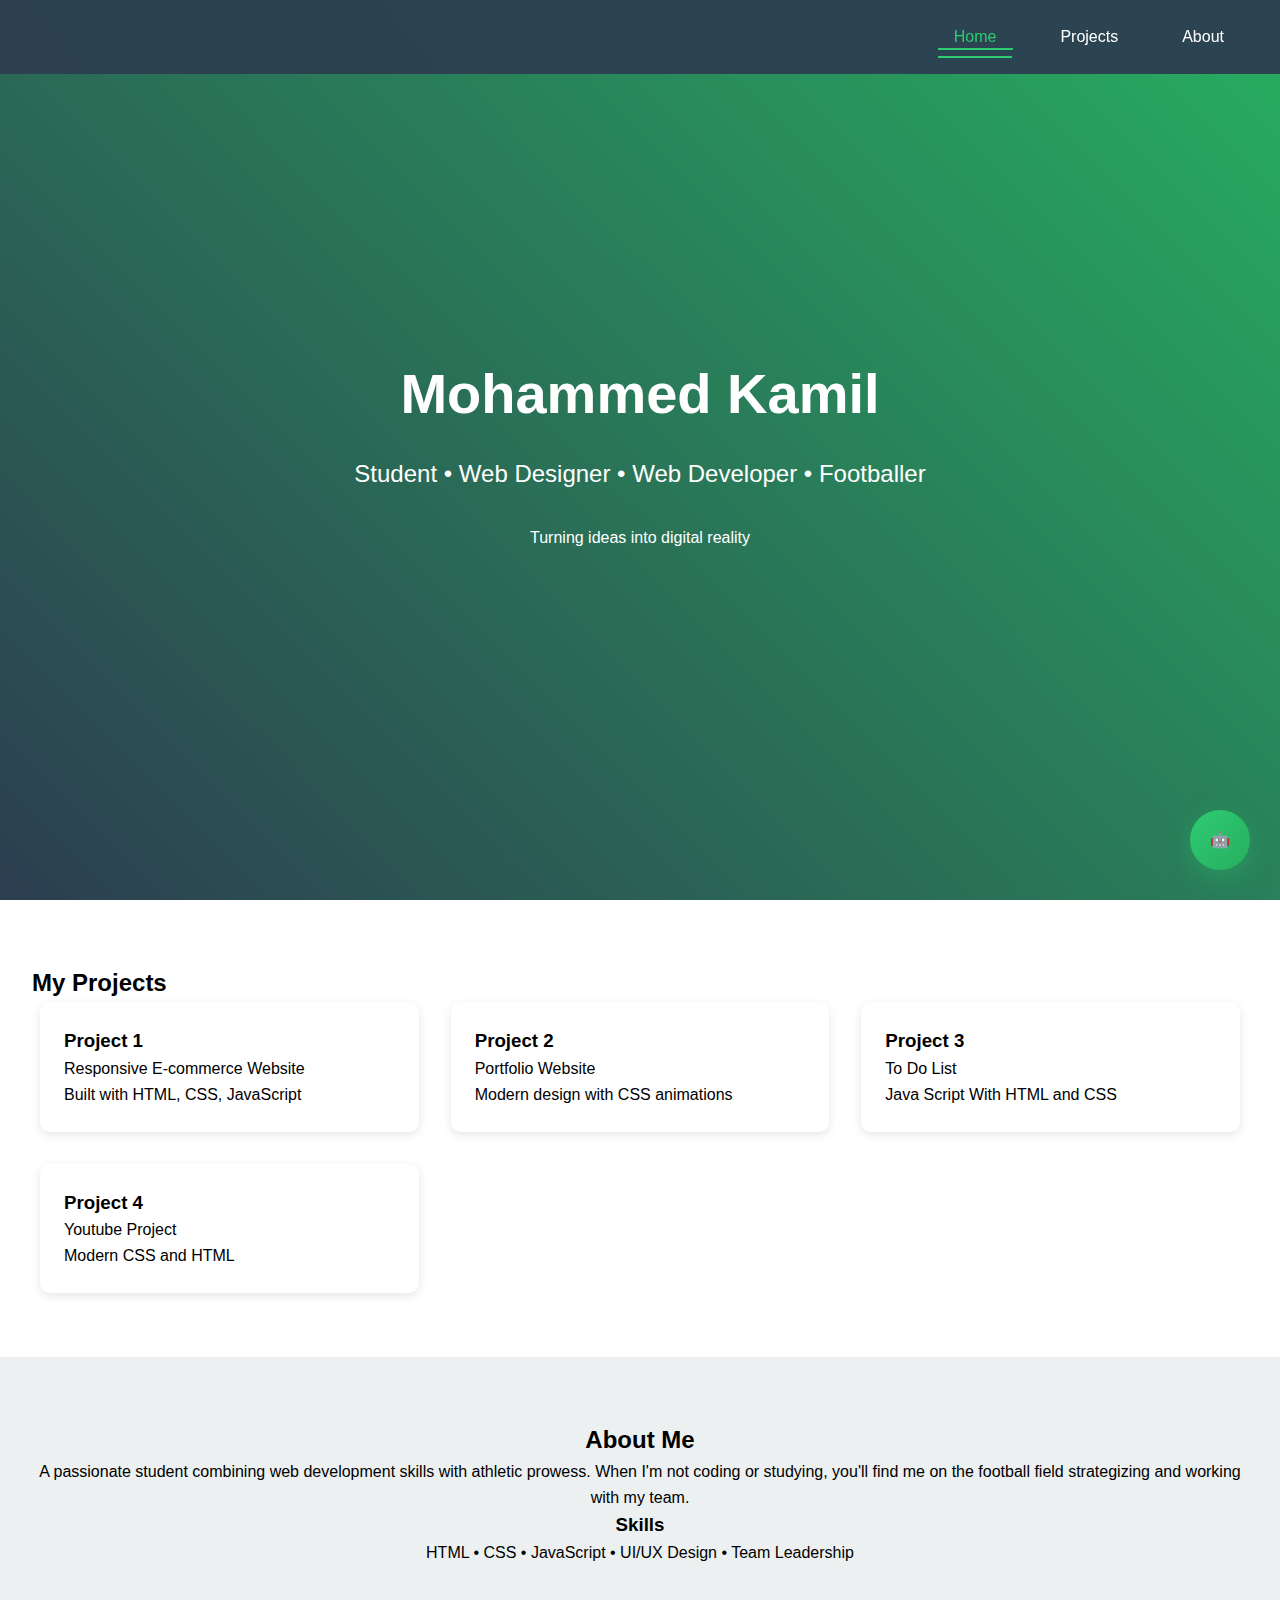
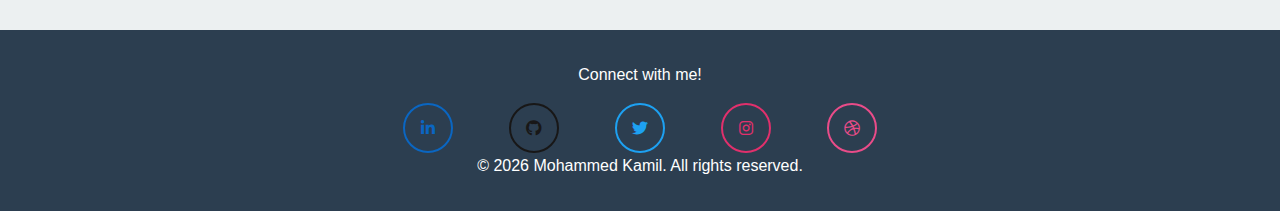
==== index.html @ 69617c78 "Update and rename ds.html to index.html" ====
<!DOCTYPE html>
<html lang="en">
<head>
    <link rel="stylesheet" href="ds.css">
  <link rel="stylesheet" href="https://cdnjs.cloudflare.com/ajax/libs/font-awesome/6.0.0/css/all.min.css">
    <meta charset="UTF-8">
    <meta name="viewport" content="width=device-width, initial-scale=1.0">
    <title>Sample</title>
   
</head>
<body>
        <!-- AI Assistant -->
        <div class="ai-assistant">
            <div class="ai-chat">
                <div class="chat-header">
                    <h3>Portfolio Assistant</h3>
                    <button class="close-chat">&times;</button>
                </div>
                <div class="chat-messages"></div>
                <div class="typing-indicator">AI is typing...</div>
                <div class="chat-input">
                    <input type="text" placeholder="Ask me about projects, skills, or experience...">
                    <button class="send-button">Send</button>
                </div>
            </div>
            <div class="ai-button">🤖</div>
        </div>
    <nav>
        <div class="nav-container">
            <div class="nav-highlight"></div>
            <ul>
                <li><a href="#home" class="active-link">Home</a></li>
                <li><a href="#projects">Projects</a></li>
                <li><a href="#about">About</a></li>
            </ul>
        </div>
    </nav>

    <section id="home" class="hero">
        <h1>Mohammed Kamil</h1>
        <div class="roles">
            <span>Student</span> • 
            <span>Web Designer</span> • 
            <span>Web Developer</span> • 
            <span>Footballer</span>
        </div>
        <p>Turning ideas into digital reality</p>
    </section>

    <section id="projects" class="projects">
        <h2>My Projects</h2>
        <div class="projects-grid">
            <div class="project-card">
                <h3>Project 1</h3>
                <p>Responsive E-commerce Website</p>
                <p>Built with HTML, CSS, JavaScript</p>
            </div>
            <div class="project-card">
                <h3>Project 2</h3>
                <p>Portfolio Website</p>
                <p>Modern design with CSS animations</p>
            </div>
            <div class="project-card">
                <h3>Project 3</h3>
                <p>To Do List</p>
                <p>Java Script With HTML and CSS</p>
            </div>
            <div class="project-card">
                <h3>Project 4</h3>
                <p>Youtube Project</p>
                <p>Modern CSS and HTML</p>
            </div>
        </div>
    </section>

    <section id="about" class="about">
        <h2>About Me</h2>
        <p>A passionate student combining web development skills with athletic prowess. When I'm not coding or studying, you'll find me on the football field strategizing and working with my team.</p>
        <div class="skills">
            <h3>Skills</h3>
            <p>HTML • CSS • JavaScript • UI/UX Design • Team Leadership</p>
        </div>
    </section>

    <footer>
      <p>Connect with me!</p>
      <div class="social-links">
          <a href="https://linkedin.com/in/mohammed-kamil-mohammed" target="_blank" rel="noopener">
              <i class="fab fa-linkedin-in"></i>
          </a>
          <a href="https://github.com/mohammedkamil-crypto" target="_blank" rel="noopener">
              <i class="fab fa-github"></i>
          </a>
          <a href="https://twitter.com/mohammedkamil" target="_blank" rel="noopener">
              <i class="fab fa-twitter"></i>
          </a>
          <a href="https://instagram.com/moh_kam_" target="_blank" rel="noopener">
              <i class="fab fa-instagram"></i>
          </a>
          <a href="https://dribbble.com/MK_moh" target="_blank" rel="noopener">
              <i class="fab fa-dribbble"></i>
          </a>
      </div>
      <p>&copy; <span id="year"></span> Mohammed Kamil. All rights reserved.</p>
  </footer>

    <script src="ds.js">
    
    </script>
</body>
</html>
---- ds.css ----
* {
    margin: 0;
    padding: 0;
    box-sizing: border-box;
    font-family: 'Arial', sans-serif;
}

:root {
    --primary-color: #2ecc71;
    --secondary-color: #27ae60;
    --dark-color: #2c3e50;
    --light-color: #ecf0f1;
}

body {
    background-color: var(--light-color);
    line-height: 1.6;
}

  /* AI Assistant Styles */
  .ai-assistant {
    position: fixed;
    bottom: 30px;
    right: 30px;
    z-index: 10000;
}

.ai-button {
    background: linear-gradient(135deg, #2ecc71, #27ae60);
    width: 60px;
    height: 60px;
    border-radius: 50%;
    display: flex;
    align-items: center;
    justify-content: center;
    cursor: pointer;
    box-shadow: 0 8px 25px rgba(46, 204, 113, 0.3);
    transition: all 0.3s ease;
}

.ai-button:hover {
    transform: scale(1.1) rotate(15deg);
}

.ai-chat {
    width: 350px;
    background: white;
    border-radius: 20px;
    box-shadow: 0 10px 30px rgba(0,0,0,0.1);
    display: none;
    flex-direction: column;
    max-height: 600px;
    overflow: hidden;
}

.chat-header {
    background: var(--dark-color);
    color: white;
    padding: 1rem;
    display: flex;
    justify-content: space-between;
    align-items: center;
}

.chat-messages {
    flex-grow: 1;
    padding: 1rem;
    overflow-y: auto;
    background: #f9f9f9;
    height: 400px;
}

.message {
    margin: 0.5rem 0;
    padding: 0.8rem;
    border-radius: 15px;
    max-width: 80%;
}

.user-message {
    background: var(--primary-color);
    color: white;
    margin-left: auto;
}

.ai-message {
    background: white;
    border: 1px solid #eee;
    margin-right: auto;
}

.chat-input {
    padding: 1rem;
    background: white;
    display: flex;
    gap: 0.5rem;
}

.chat-input input {
    flex-grow: 1;
    padding: 0.8rem;
    border: 1px solid #ddd;
    border-radius: 10px;
    outline: none;
}

.chat-input button {
    background: var(--primary-color);
    color: white;
    border: none;
    padding: 0.8rem 1.5rem;
    border-radius: 10px;
    cursor: pointer;
    transition: background 0.3s;
}

.typing-indicator {
    display: none;
    padding: 1rem;
    font-style: italic;
    color: #666;
}
 /* Updated Navigation Styles */
 nav {
    background: rgba(44, 62, 80, 0.95);
    padding: 1.5rem 2rem;
    position: fixed;
    width: 100%;
    top: 0;
    z-index: 1000;
    transition: all 0.3s ease;
    backdrop-filter: blur(10px);
}

nav.scrolled {
    background: rgba(34, 49, 63, 0.98);
    padding: 1rem 2rem;
    box-shadow: 0 4px 20px rgba(0,0,0,0.1);
}

.nav-container {
    max-width: 1200px;
    margin: 0 auto;
    position: relative;
}

nav ul {
    display: flex;
    justify-content: flex-end;
    gap: 2rem;
    list-style: none;
}

nav ul li a {
    color: white;
    text-decoration: none;
    font-weight: 500;
    position: relative;
    padding: 0.5rem 1rem;
    transition: all 0.3s ease;
}

nav ul li a::before {
    content: '';
    position: absolute;
    bottom: -5px;
    left: 0;
    width: 0;
    height: 2px;
    background: var(--primary-color);
    transition: width 0.3s ease;
}

nav ul li a:hover::before {
    width: 100%;
}

.active-link {
    color: var(--primary-color) !important;
}

.active-link::before {
    width: 100% !important;
}

.nav-highlight {
    position: absolute;
    bottom: 0;
    left: 0;
    height: 2px;
    background: var(--primary-color);
    transition: all 0.3s ease;
    z-index: 1000;
}
.social-links {
    display: flex;
    justify-content: center;
    gap: 1.5rem;
}

.social-links a {
    position: relative;
    width: 50px;
    height: 50px;
    border-radius: 50%;
    display: flex;
    align-items: center;
    justify-content: center;
    text-decoration: none;
    transition: all 0.3s ease;
}

.social-links a i {
    transition: all 0.3s ease;
}

/* LinkedIn Animation */
.social-links a[href*="linkedin"] {
    color: #0A66C2;
    border: 2px solid #0A66C2;
}
.social-links a[href*="linkedin"]:hover {
    background: #0A66C2;
    color: white;
    transform: translateY(-3px);
    box-shadow: 0 5px 15px rgba(10, 102, 194, 0.3);
}

/* GitHub Animation */
.social-links a[href*="github"] {
    color: #181717;
    border: 2px solid #181717;
}
.social-links a[href*="github"]:hover {
    background: #181717;
    color: white;
    transform: translateY(-3px);
    box-shadow: 0 5px 15px rgba(24, 23, 23, 0.3);
}

/* Twitter Animation */
.social-links a[href*="twitter"] {
    color: #1DA1F2;
    border: 2px solid #1DA1F2;
}
.social-links a[href*="twitter"]:hover {
    background: #1DA1F2;
    color: white;
    transform: translateY(-3px);
    box-shadow: 0 5px 15px rgba(29, 161, 242, 0.3);
}

/* Instagram Animation */
.social-links a[href*="instagram"] {
    color: #E1306C;
    border: 2px solid #E1306C;
}
.social-links a[href*="instagram"]:hover {
    background: #E1306C;
    color: white;
    transform: translateY(-3px);
    box-shadow: 0 5px 15px rgba(225, 48, 108, 0.3);
}

/* Dribbble Animation */
.social-links a[href*="dribbble"] {
    color: #EA4C89;
    border: 2px solid #EA4C89;
}
.social-links a[href*="dribbble"]:hover {
    background: #EA4C89;
    color: white;
    transform: translateY(-3px);
    box-shadow: 0 5px 15px rgba(234, 76, 137, 0.3);
}

/* Pulse Animation */
@keyframes pulse {
    0% { transform: scale(1); }
    50% { transform: scale(1.1); }
    100% { transform: scale(1); }
}

.social-links a:hover i {
    animation: pulse 0.5s ease;
}


.hero {
    height: 100vh;
    display: flex;
    flex-direction: column;
    justify-content: center;
    align-items: center;
    text-align: center;
    padding: 2rem;
    background: linear-gradient(45deg, var(--dark-color), var(--secondary-color));
    color: white;
}

.hero h1 {
    font-size: 3.5rem;
    margin-bottom: 1rem;
}

.roles {
    font-size: 1.5rem;
    margin-bottom: 2rem;
}

.projects {
    padding: 4rem 2rem;
    background-color: white;
}

.projects-grid {
    display: grid;
    grid-template-columns: repeat(auto-fit, minmax(300px, 1fr));
    gap: 2rem;
    max-width: 1200px;
    margin: 0 auto;
}

.project-card {
    background-color: white;
    border-radius: 10px;
    padding: 1.5rem;
    box-shadow: 0 3px 10px rgba(0,0,0,0.1);
    transition: transform 0.3s;
}

.project-card:hover {
    transform: translateY(-5px);
}

.about {
    padding: 4rem 2rem;
    background-color: var(--light-color);
    text-align: center;
}

footer {
    background-color: var(--dark-color);
    color: white;
    text-align: center;
    padding: 2rem;
}

.social-links {
    margin-top: 1rem;
}

.social-links a {
    color: white;
    margin: 0 1rem;
    text-decoration: none;
}

@media (max-width: 768px) {
    .hero h1 {
        font-size: 2.5rem;
    }
    
    .roles {
        font-size: 1.2rem;
    }
}
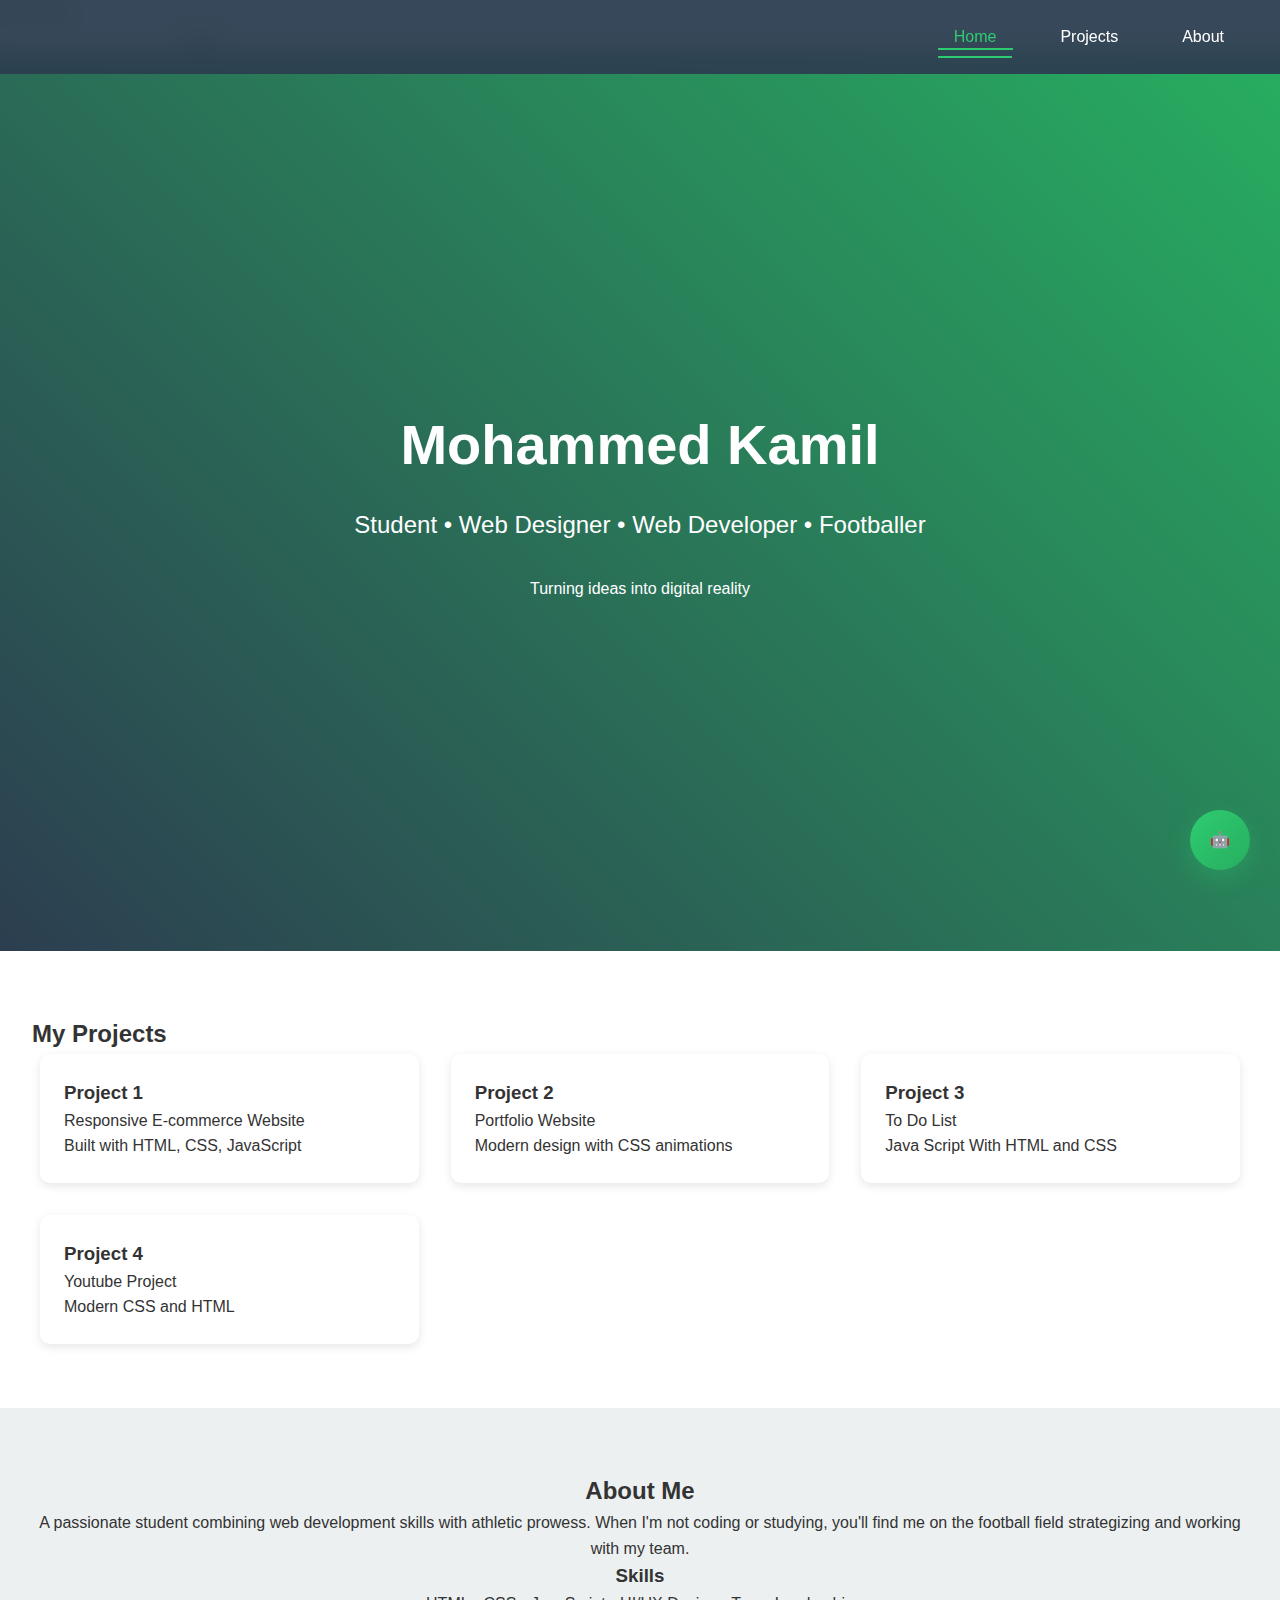
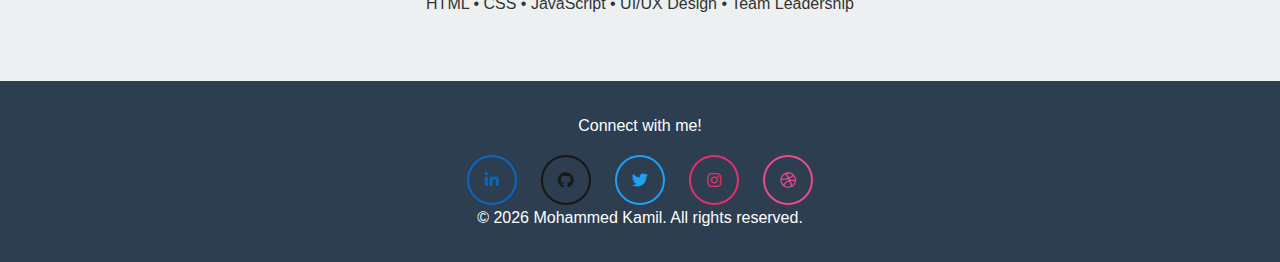
==== commit 000189ab: "Update index.html" ====
--- a/index.html
+++ b/index.html
@@ -9,12 +9,24 @@
    
 </head>
 <body>
+    <button id="clear-button">Clear Chat</button>
+
+    <div id="chat-messages"></div>
+<input id="chat-input" type="text" />
+<button id="send-button">Send</button>
         <!-- AI Assistant -->
         <div class="ai-assistant">
             <div class="ai-chat">
                 <div class="chat-header">
                     <h3>Portfolio Assistant</h3>
-                    <button class="close-chat">&times;</button>
+                    <div class="header-buttons">
+                        <button class="chat-button clear-chat" title="Clear chat">
+                            <i class="fas fa-trash"></i>
+                        </button>
+                        <button class="chat-button close-chat" title="Close chat">
+                            <i class="fas fa-times"></i>
+                        </button>
+                    </div>
                 </div>
                 <div class="chat-messages"></div>
                 <div class="typing-indicator">AI is typing...</div>
--- a/ds.css
+++ b/ds.css
@@ -1,4 +1,4 @@
-
+/* === Reset and Global Styles === */
 * {
     margin: 0;
     padding: 0;
@@ -6,20 +6,255 @@
     font-family: 'Arial', sans-serif;
 }
 
+/* === Color Variables === */
 :root {
     --primary-color: #2ecc71;
     --secondary-color: #27ae60;
     --dark-color: #2c3e50;
     --light-color: #ecf0f1;
-}
-
+    --text-color: #333;
+    --background-gradient: linear-gradient(135deg, #2ecc71, #27ae60);
+    --primary-color: #2ecc71; /* Existing green color */
+    --warning-color: #e74c3c; /* Red for clear button */
+    --dark-color: #2c3e50;    /* Existing header background */
+    --light-color: #ecf0f1;   /* Existing light color */ 
+}
+
+/* === Body Styles === */
 body {
     background-color: var(--light-color);
+    color: var(--text-color);
     line-height: 1.6;
 }
 
-  /* AI Assistant Styles */
-  .ai-assistant {
+/* === Navigation Styles === */
+nav {
+    background: rgba(44, 62, 80, 0.95);
+    padding: 1.5rem 2rem;
+    position: fixed;
+    width: 100%;
+    top: 0;
+    z-index: 1000;
+    transition: all 0.3s ease;
+    backdrop-filter: blur(10px);
+}
+
+nav.scrolled {
+    background: rgba(34, 49, 63, 0.98);
+    padding: 1rem 2rem;
+    box-shadow: 0 4px 20px rgba(0,0,0,0.1);
+}
+
+.nav-container {
+    max-width: 1200px;
+    margin: 0 auto;
+    position: relative;
+}
+
+nav ul {
+    display: flex;
+    justify-content: flex-end;
+    gap: 2rem;
+    list-style: none;
+}
+
+nav ul li a {
+    color: white;
+    text-decoration: none;
+    font-weight: 500;
+    position: relative;
+    padding: 0.5rem 1rem;
+    transition: all 0.3s ease;
+}
+
+nav ul li a::before {
+    content: '';
+    position: absolute;
+    bottom: -5px;
+    left: 0;
+    width: 0;
+    height: 2px;
+    background: var(--primary-color);
+    transition: width 0.3s ease;
+}
+
+nav ul li a:hover::before {
+    width: 100%;
+}
+
+.active-link {
+    color: var(--primary-color) !important;
+}
+
+.active-link::before {
+    width: 100% !important;
+}
+
+.nav-highlight {
+    position: absolute;
+    bottom: 0;
+    left: 0;
+    height: 2px;
+    background: var(--primary-color);
+    transition: all 0.3s ease;
+    z-index: 1000;
+}
+
+/* === Hero Section Styles === */
+.hero {
+    height: 100vh;
+    display: flex;
+    flex-direction: column;
+    justify-content: center;
+    align-items: center;
+    text-align: center;
+    padding: 2rem;
+    background: linear-gradient(45deg, var(--dark-color), var(--secondary-color));
+    color: white;
+}
+
+.hero h1 {
+    font-size: 3.5rem;
+    margin-bottom: 1rem;
+}
+
+.roles {
+    font-size: 1.5rem;
+    margin-bottom: 2rem;
+}
+
+/* === Projects Section Styles === */
+.projects {
+    padding: 4rem 2rem;
+    background-color: white;
+}
+
+.projects-grid {
+    display: grid;
+    grid-template-columns: repeat(auto-fit, minmax(300px, 1fr));
+    gap: 2rem;
+    max-width: 1200px;
+    margin: 0 auto;
+}
+
+.project-card {
+    background-color: white;
+    border-radius: 10px;
+    padding: 1.5rem;
+    box-shadow: 0 3px 10px rgba(0,0,0,0.1);
+    transition: transform 0.3s;
+}
+
+.project-card:hover {
+    transform: translateY(-5px);
+}
+
+/* === About Section Styles === */
+.about {
+    padding: 4rem 2rem;
+    background-color: var(--light-color);
+    text-align: center;
+}
+
+/* === Footer Styles === */
+footer {
+    background-color: var(--dark-color);
+    color: white;
+    text-align: center;
+    padding: 2rem;
+}
+
+.social-links {
+    display: flex;
+    justify-content: center;
+    gap: 1.5rem;
+    margin-top: 1rem;
+}
+
+.social-links a {
+    position: relative;
+    width: 50px;
+    height: 50px;
+    border-radius: 50%;
+    display: flex;
+    align-items: center;
+    justify-content: center;
+    text-decoration: none;
+    transition: all 0.3s ease;
+}
+
+.social-links a i {
+    transition: all 0.3s ease;
+}
+
+/* Social Media Specific Styles */
+.social-links a[href*="linkedin"] {
+    color: #0A66C2;
+    border: 2px solid #0A66C2;
+}
+.social-links a[href*="linkedin"]:hover {
+    background: #0A66C2;
+    color: white;
+    transform: translateY(-3px);
+    box-shadow: 0 5px 15px rgba(10, 102, 194, 0.3);
+}
+
+.social-links a[href*="github"] {
+    color: #181717;
+    border: 2px solid #181717;
+}
+.social-links a[href*="github"]:hover {
+    background: #181717;
+    color: white;
+    transform: translateY(-3px);
+    box-shadow: 0 5px 15px rgba(24, 23, 23, 0.3);
+}
+
+.social-links a[href*="twitter"] {
+    color: #1DA1F2;
+    border: 2px solid #1DA1F2;
+}
+.social-links a[href*="twitter"]:hover {
+    background: #1DA1F2;
+    color: white;
+    transform: translateY(-3px);
+    box-shadow: 0 5px 15px rgba(29, 161, 242, 0.3);
+}
+
+.social-links a[href*="instagram"] {
+    color: #E1306C;
+    border: 2px solid #E1306C;
+}
+.social-links a[href*="instagram"]:hover {
+    background: #E1306C;
+    color: white;
+    transform: translateY(-3px);
+    box-shadow: 0 5px 15px rgba(225, 48, 108, 0.3);
+}
+
+.social-links a[href*="dribbble"] {
+    color: #EA4C89;
+    border: 2px solid #EA4C89;
+}
+.social-links a[href*="dribbble"]:hover {
+    background: #EA4C89;
+    color: white;
+    transform: translateY(-3px);
+    box-shadow: 0 5px 15px rgba(234, 76, 137, 0.3);
+}
+
+@keyframes pulse {
+    0% { transform: scale(1); }
+    50% { transform: scale(1.1); }
+    100% { transform: scale(1); }
+}
+
+.social-links a:hover i {
+    animation: pulse 0.5s ease;
+}
+
+/* === AI Assistant Styles === */
+.ai-assistant {
     position: fixed;
     bottom: 30px;
     right: 30px;
@@ -27,7 +262,7 @@
 }
 
 .ai-button {
-    background: linear-gradient(135deg, #2ecc71, #27ae60);
+    background: var(--background-gradient);
     width: 60px;
     height: 60px;
     border-radius: 50%;
@@ -80,7 +315,7 @@
 
 .user-message {
     background: var(--primary-color);
-    color: white;
+    color: black;
     margin-left: auto;
 }
 
@@ -115,248 +350,40 @@
     transition: background 0.3s;
 }
 
+
 .typing-indicator {
     display: none;
     padding: 1rem;
     font-style: italic;
     color: #666;
 }
- /* Updated Navigation Styles */
- nav {
-    background: rgba(44, 62, 80, 0.95);
-    padding: 1.5rem 2rem;
-    position: fixed;
-    width: 100%;
-    top: 0;
-    z-index: 1000;
-    transition: all 0.3s ease;
-    backdrop-filter: blur(10px);
-}
-
-nav.scrolled {
-    background: rgba(34, 49, 63, 0.98);
-    padding: 1rem 2rem;
-    box-shadow: 0 4px 20px rgba(0,0,0,0.1);
-}
-
-.nav-container {
-    max-width: 1200px;
-    margin: 0 auto;
-    position: relative;
-}
-
-nav ul {
-    display: flex;
-    justify-content: flex-end;
-    gap: 2rem;
-    list-style: none;
-}
-
-nav ul li a {
-    color: white;
-    text-decoration: none;
-    font-weight: 500;
-    position: relative;
-    padding: 0.5rem 1rem;
-    transition: all 0.3s ease;
-}
-
-nav ul li a::before {
-    content: '';
-    position: absolute;
-    bottom: -5px;
-    left: 0;
-    width: 0;
-    height: 2px;
-    background: var(--primary-color);
-    transition: width 0.3s ease;
-}
-
-nav ul li a:hover::before {
-    width: 100%;
-}
-
-.active-link {
-    color: var(--primary-color) !important;
-}
-
-.active-link::before {
-    width: 100% !important;
-}
-
-.nav-highlight {
-    position: absolute;
-    bottom: 0;
-    left: 0;
-    height: 2px;
-    background: var(--primary-color);
-    transition: all 0.3s ease;
-    z-index: 1000;
-}
-.social-links {
-    display: flex;
-    justify-content: center;
-    gap: 1.5rem;
-}
-
-.social-links a {
-    position: relative;
-    width: 50px;
-    height: 50px;
-    border-radius: 50%;
-    display: flex;
-    align-items: center;
-    justify-content: center;
-    text-decoration: none;
-    transition: all 0.3s ease;
-}
-
-.social-links a i {
-    transition: all 0.3s ease;
-}
-
-/* LinkedIn Animation */
-.social-links a[href*="linkedin"] {
-    color: #0A66C2;
-    border: 2px solid #0A66C2;
-}
-.social-links a[href*="linkedin"]:hover {
-    background: #0A66C2;
-    color: white;
-    transform: translateY(-3px);
-    box-shadow: 0 5px 15px rgba(10, 102, 194, 0.3);
-}
-
-/* GitHub Animation */
-.social-links a[href*="github"] {
-    color: #181717;
-    border: 2px solid #181717;
-}
-.social-links a[href*="github"]:hover {
-    background: #181717;
-    color: white;
-    transform: translateY(-3px);
-    box-shadow: 0 5px 15px rgba(24, 23, 23, 0.3);
-}
-
-/* Twitter Animation */
-.social-links a[href*="twitter"] {
-    color: #1DA1F2;
-    border: 2px solid #1DA1F2;
-}
-.social-links a[href*="twitter"]:hover {
-    background: #1DA1F2;
-    color: white;
-    transform: translateY(-3px);
-    box-shadow: 0 5px 15px rgba(29, 161, 242, 0.3);
-}
-
-/* Instagram Animation */
-.social-links a[href*="instagram"] {
-    color: #E1306C;
-    border: 2px solid #E1306C;
-}
-.social-links a[href*="instagram"]:hover {
-    background: #E1306C;
-    color: white;
-    transform: translateY(-3px);
-    box-shadow: 0 5px 15px rgba(225, 48, 108, 0.3);
-}
-
-/* Dribbble Animation */
-.social-links a[href*="dribbble"] {
-    color: #EA4C89;
-    border: 2px solid #EA4C89;
-}
-.social-links a[href*="dribbble"]:hover {
-    background: #EA4C89;
-    color: white;
-    transform: translateY(-3px);
-    box-shadow: 0 5px 15px rgba(234, 76, 137, 0.3);
-}
-
-/* Pulse Animation */
-@keyframes pulse {
-    0% { transform: scale(1); }
-    50% { transform: scale(1.1); }
-    100% { transform: scale(1); }
-}
-
-.social-links a:hover i {
-    animation: pulse 0.5s ease;
-}
-
-
-.hero {
-    height: 100vh;
-    display: flex;
-    flex-direction: column;
-    justify-content: center;
-    align-items: center;
-    text-align: center;
-    padding: 2rem;
-    background: linear-gradient(45deg, var(--dark-color), var(--secondary-color));
-    color: white;
-}
-
-.hero h1 {
-    font-size: 3.5rem;
-    margin-bottom: 1rem;
-}
-
-.roles {
-    font-size: 1.5rem;
-    margin-bottom: 2rem;
-}
-
-.projects {
-    padding: 4rem 2rem;
-    background-color: white;
-}
-
-.projects-grid {
-    display: grid;
-    grid-template-columns: repeat(auto-fit, minmax(300px, 1fr));
-    gap: 2rem;
-    max-width: 1200px;
-    margin: 0 auto;
-}
-
-.project-card {
-    background-color: white;
-    border-radius: 10px;
-    padding: 1.5rem;
-    box-shadow: 0 3px 10px rgba(0,0,0,0.1);
-    transition: transform 0.3s;
-}
-
-.project-card:hover {
-    transform: translateY(-5px);
-}
-
-.about {
-    padding: 4rem 2rem;
-    background-color: var(--light-color);
-    text-align: center;
-}
-
-footer {
-    background-color: var(--dark-color);
-    color: white;
-    text-align: center;
-    padding: 2rem;
-}
-
-.social-links {
-    margin-top: 1rem;
-}
-
-.social-links a {
-    color: white;
-    margin: 0 1rem;
-    text-decoration: none;
-}
-
+.user-message::before {
+    content: '👤';
+    margin-right: 10px;
+}
+
+.ai-message::before {
+    content: '🤖';
+    margin-right: 10px;
+}
+
+.typing-indicator {
+    display: none;
+    padding: 1rem;
+    color: #666;
+}
+
+.typing-indicator::after {
+    content: '...';
+    animation: dots 1.5s infinite;
+}
+
+@keyframes dots {
+    0% { content: '.'; }
+    33% { content: '..'; }
+    66% { content: '...'; }
+}
+/* === Responsive Styles === */
 @media (max-width: 768px) {
     .hero h1 {
         font-size: 2.5rem;
@@ -365,4 +392,112 @@
     .roles {
         font-size: 1.2rem;
     }
-}
+    
+    .ai-chat {
+        width: 100%;
+        bottom: 0;
+        right: 0;
+        border-radius: 0;
+    }
+}
+.chat-controls {
+    display: flex;
+    gap: 10px;
+    align-items: center;
+}
+
+.clear-chat {
+    background: #e74c3c;
+    color: white;
+    border: none;
+    padding: 5px 10px;
+    border-radius: 5px;
+    cursor: pointer;
+    transition: background 0.3s;
+}
+
+.clear-chat:hover {
+    background: #c0392b;
+}
+.message {
+    margin: 10px;
+    padding: 10px;
+    border-radius: 5px;
+}
+.user-message {
+    background-color: #e0f7fa;
+    text-align: right;
+}
+.ai-message {
+    background-color: #f5f5f5;
+    text-align: left;
+}
+#chat-messages {
+    max-height: 400px;
+    overflow-y: auto;
+}
+.header-buttons {
+    display: flex;
+    gap: 0.5rem; /* Spacing between buttons */
+}
+
+.chat-button {
+    --button-color: var(--primary-color); /* Default color */
+    position: relative;
+    background: rgba(255, 255, 255, 0.1); /* Subtle background */
+    border: none;
+    color: var(--button-color);
+    font-size: 1.2rem;
+    cursor: pointer;
+    width: 35px;
+    height: 35px;
+    display: flex;
+    align-items: center;
+    justify-content: center;
+    border-radius: 50%; /* Circular shape */
+    transition: all 0.3s ease; /* Smooth transitions */
+    overflow: hidden; /* Contain pseudo-elements */
+}
+
+.chat-button i {
+    font-size: 1.2rem; /* Icon size */
+    transition: color 0.3s ease; /* Smooth color change */
+}
+
+.chat-button::before {
+    content: '';
+    position: absolute;
+    top: 0;
+    left: 0;
+    width: 100%;
+    height: 100%;
+    background: var(--button-color);
+    border-radius: 50%;
+    transform: scale(0); /* Hidden by default */
+    transition: transform 0.3s ease;
+    z-index: -1; /* Behind the icon */
+}
+
+.chat-button:hover::before {
+    transform: scale(1); /* Scales up on hover */
+}
+
+.chat-button:hover i {
+    color: white; /* Icon turns white on hover */
+}
+
+.chat-button:active {
+    transform: scale(0.9); /* Slight shrink on click */
+}
+
+.chat-button:focus {
+    outline: none;
+    box-shadow: 0 0 0 2px var(--button-color); /* Focus ring */
+}
+.clear-chat {
+    --button-color: var(--warning-color); /* Red for clear */
+}
+
+.close-chat {
+    --button-color: var(--primary-color); /* Green for close */
+}
